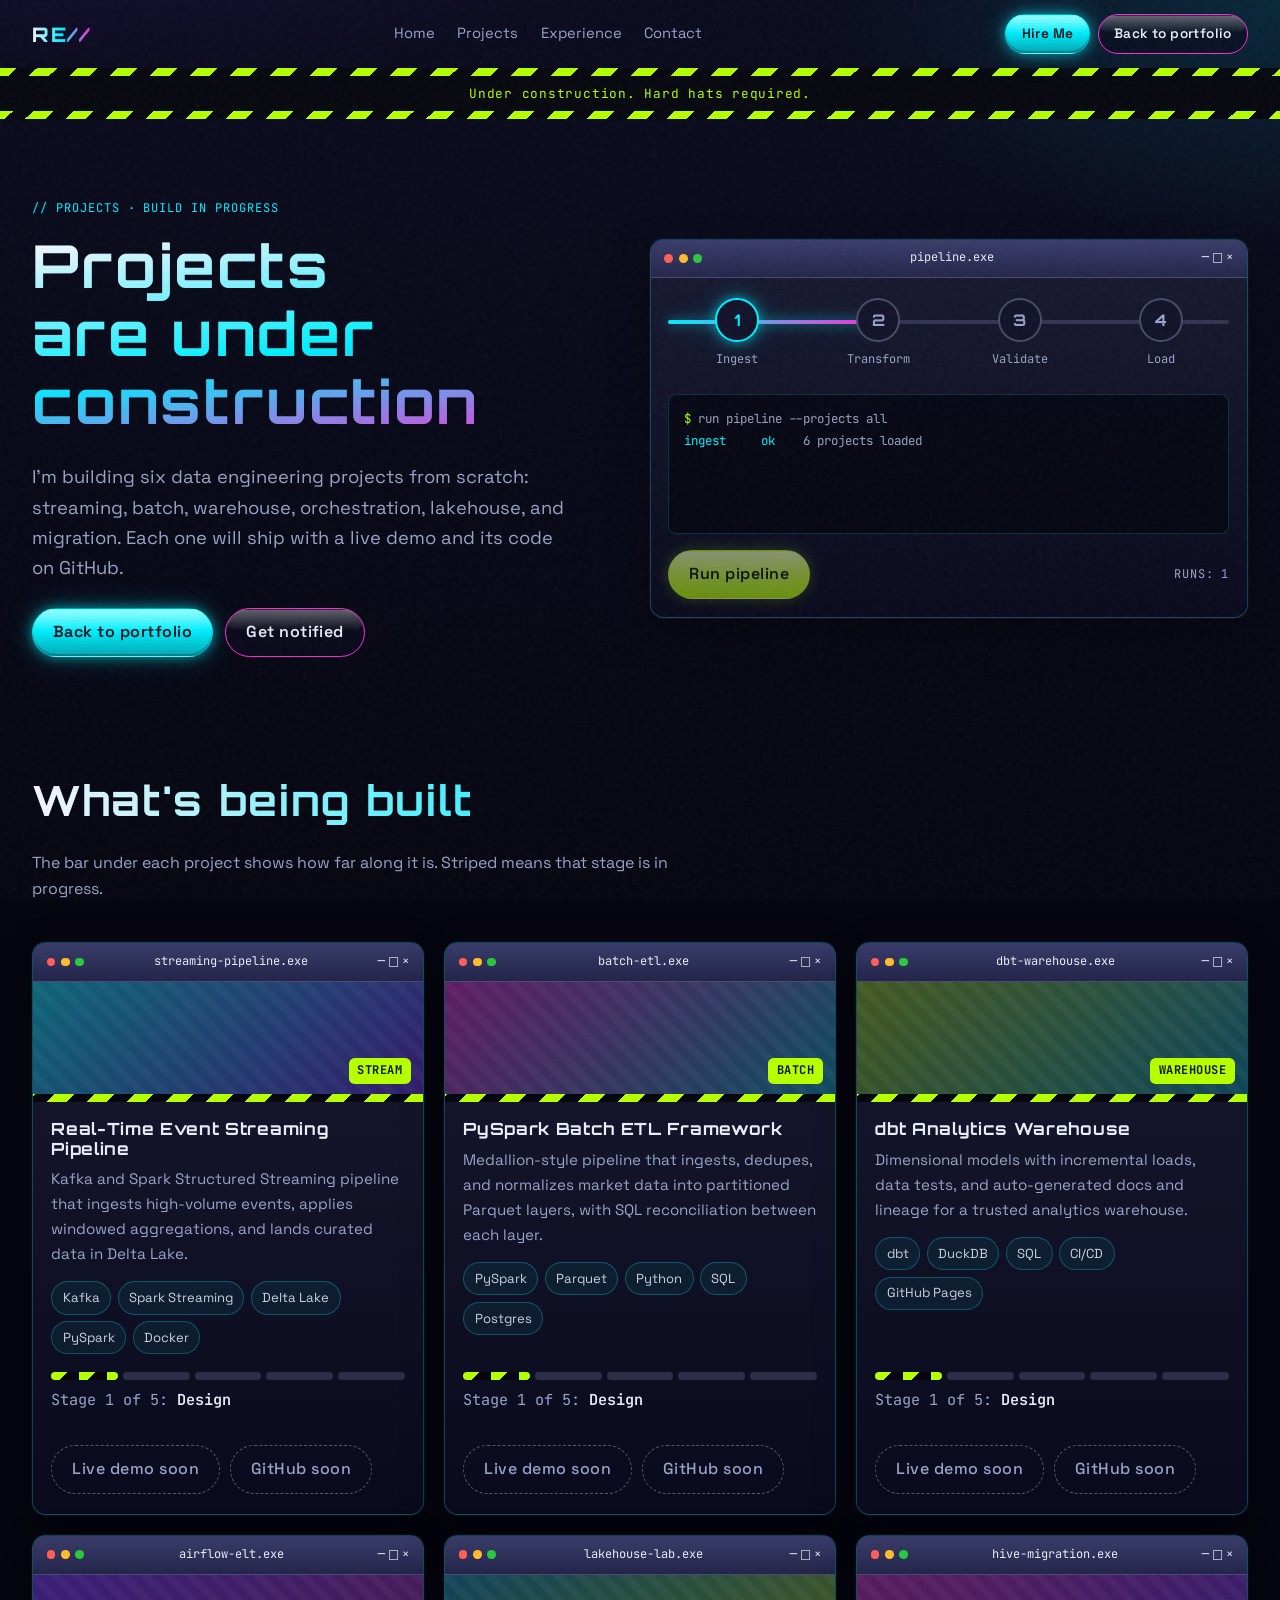
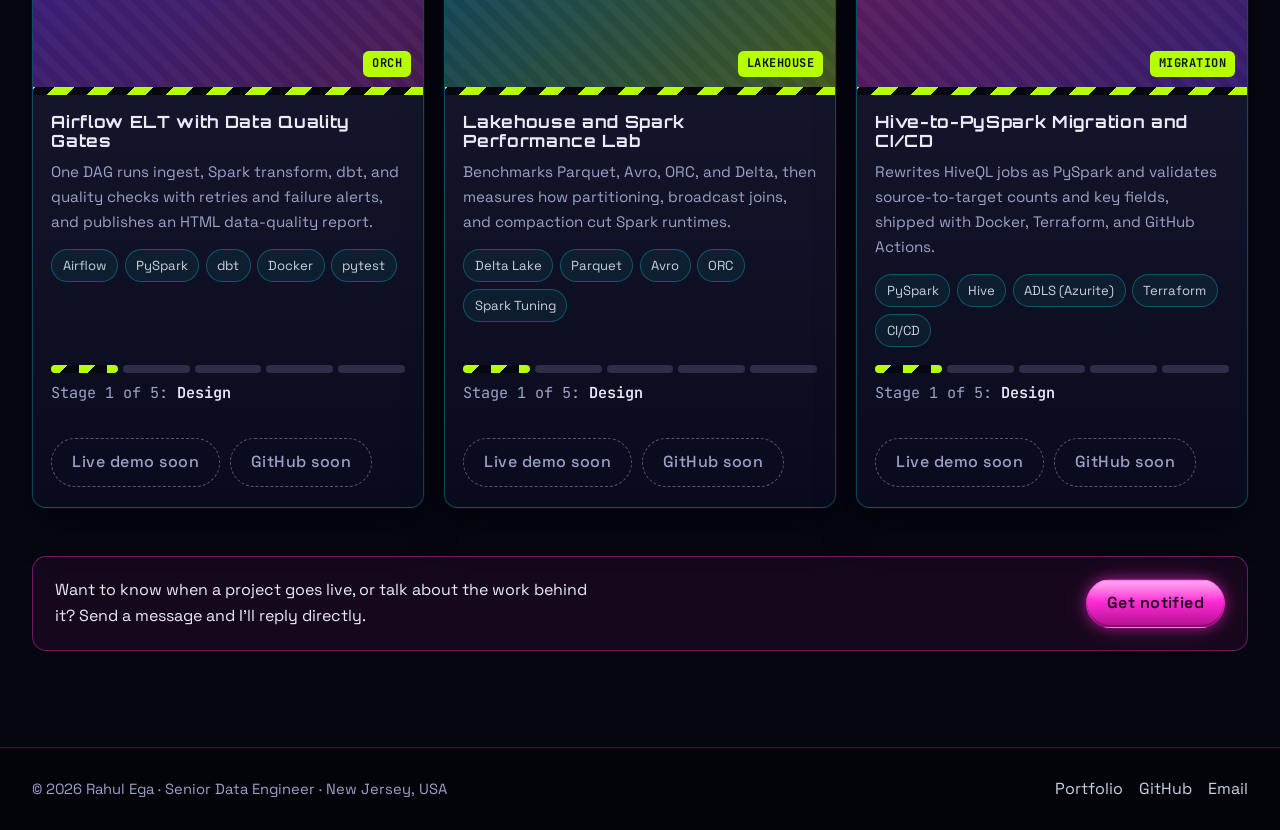
==== under-construction.html @ 8ae8a147 "initial commit of portfolio" ====
<!DOCTYPE html>
<html lang="en">
<head>
  <meta charset="UTF-8" />
  <meta name="viewport" content="width=device-width, initial-scale=1, viewport-fit=cover" />
  <!--
    Place this file next to index.html (same folder as css/ and js/).
    It reuses css/style.css for tokens, buttons, window chrome and chips.
    All page-specific styles are in the <style> block below (classes start with "uc-").
  -->
  <title>Projects under construction | Rahul Ega</title>
  <meta name="description" content="Rahul Ega's data engineering projects are being built. Live demos and GitHub repos are coming soon." />
  <meta name="author" content="Rahul Ega" />
  <meta name="robots" content="noindex, follow" />
  <meta name="theme-color" content="#05060f" />
  <link rel="icon" href="assets/img/favicon.svg" type="image/svg+xml" />

  <link rel="preconnect" href="https://fonts.googleapis.com" />
  <link rel="preconnect" href="https://fonts.gstatic.com" crossorigin />
  <link href="https://fonts.googleapis.com/css2?family=JetBrains+Mono:wght@400;600;700&family=Orbitron:wght@500;700;800&family=Space+Grotesk:wght@400;500;600;700&display=swap" rel="stylesheet" />
  <link rel="stylesheet" href="css/style.css" />

  <style>
    /* ==========================================================================
       Under-construction page — page-specific styles
       ========================================================================== */
    :root {
      --uc-hazard: repeating-linear-gradient(-45deg, var(--lime) 0 14px, #07080f 14px 28px);
    }

    /* ---------- Hazard tape ---------- */
    .uc-tape {
      border-block: 0.5rem solid transparent;
      border-image: var(--uc-hazard) 8;
      background: #07080f;
      text-align: center;
      padding: 0.45rem 1rem;
      color: var(--lime);
      font-family: var(--font-mono);
      font-size: max(0.8rem, 12px);
      letter-spacing: 0.06em;
    }

    /* ---------- Hero ---------- */
    .uc-hero {
      padding: clamp(2.5rem, 7vw, 5rem) 0 clamp(2rem, 5vw, 3.5rem);
    }

    .uc-hero-grid {
      display: grid;
      gap: clamp(1.75rem, 4vw, 3rem);
      align-items: center;
    }

    .uc-kicker {
      color: var(--cyan);
      margin-bottom: 0.75rem;
    }

    .uc-title {
      font-size: clamp(2rem, 6.2vw, 3.7rem);
      margin-bottom: 0.45em;
      background: linear-gradient(172deg, var(--chrome-a) 5%, var(--cyan) 55%, var(--magenta) 100%);
      -webkit-background-clip: text;
      background-clip: text;
      color: transparent;
      text-wrap: balance;
    }

    .uc-lead {
      color: var(--text-dim);
      font-size: clamp(1rem, 2.2vw, 1.15rem);
      max-width: 34rem;
    }

    .uc-cta {
      display: flex;
      flex-wrap: wrap;
      gap: 0.75rem;
      margin-top: 1.5rem;
    }

    /* ---------- Pipeline window (the one interactive moment) ---------- */
    .uc-pipe-body {
      padding: 1.25rem 1.1rem 1.1rem;
    }

    .uc-flow {
      position: relative;
      padding-bottom: 0.25rem;
    }

    .uc-rail {
      position: absolute;
      left: 0;
      right: 0;
      top: 1.375rem; /* centre of the 2.75rem node circles */
      height: 4px;
      border-radius: 4px;
      background: rgba(154, 163, 199, 0.22);
    }

    .uc-rail-fill {
      position: absolute;
      inset: 0 auto 0 0;
      width: 0;
      border-radius: inherit;
      background: linear-gradient(90deg, var(--cyan), var(--magenta));
      box-shadow: var(--glow-cyan);
      transition: width 0.7s linear;
    }

    .uc-packet {
      position: absolute;
      top: -0.5rem;
      left: 0;
      width: 1.1rem;
      height: 1.1rem;
      margin-left: -0.55rem;
      border-radius: 0.3rem;
      background: var(--lime);
      box-shadow: 0 0 14px rgba(182, 255, 0, 0.8);
      opacity: 0;
      transition: left 0.7s linear, opacity 0.2s ease;
    }

    .uc-packet.is-on { opacity: 1; }

    .uc-nodes {
      list-style: none;
      position: relative;
      display: grid;
      grid-template-columns: repeat(4, 1fr);
      gap: 0.25rem;
      margin: 0;
      padding: 0;
    }

    .uc-node {
      display: grid;
      justify-items: center;
      gap: 0.5rem;
      text-align: center;
    }

    .uc-node-dot {
      width: 2.75rem;
      height: 2.75rem;
      border-radius: 50%;
      display: grid;
      place-items: center;
      font-family: var(--font-display);
      font-weight: 700;
      color: var(--text-dim);
      background: var(--bg-2);
      border: 2px solid rgba(154, 163, 199, 0.4);
      transition: border-color 0.3s ease, color 0.3s ease, box-shadow 0.3s ease, background 0.3s ease;
    }

    .uc-node.is-ok .uc-node-dot {
      border-color: var(--cyan);
      color: var(--cyan);
      box-shadow: var(--glow-cyan);
    }

    .uc-node.is-hold .uc-node-dot {
      border-color: var(--lime);
      color: #07080f;
      background: var(--uc-hazard);
      box-shadow: 0 0 16px rgba(182, 255, 0, 0.45);
    }

    .uc-node-label {
      font-size: max(0.75rem, 12px);
      color: var(--text-dim);
    }

    .uc-log {
      margin: 1.25rem 0 0;
      padding: 0.85rem 0.9rem;
      min-height: 8.75rem;
      border-radius: var(--radius-sm);
      background: rgba(5, 6, 15, 0.75);
      border: 1px solid rgba(0, 240, 255, 0.18);
      font-family: var(--font-mono);
      font-size: max(0.78rem, 12px);
      line-height: 1.7;
      color: var(--text-dim);
      overflow-x: auto;
      white-space: pre;
    }

    .uc-log .ok { color: var(--cyan); }
    .uc-log .hold { color: var(--lime); }
    .uc-log .end { color: var(--text); }
    .uc-log .prompt { color: var(--lime); }

    .uc-pipe-foot {
      display: flex;
      flex-wrap: wrap;
      align-items: center;
      justify-content: space-between;
      gap: 0.75rem;
      margin-top: 1rem;
    }

    .uc-pipe-foot .btn[disabled] {
      opacity: 0.55;
      cursor: progress;
      transform: none;
    }

    /* ---------- Project cards ---------- */
    .uc-section {
      padding: clamp(2rem, 6vw, 4rem) 0 var(--section-pad);
    }

    .uc-grid {
      display: grid;
      gap: 1.25rem;
    }

    .uc-card {
      display: flex;
      flex-direction: column;
    }

    .uc-thumb {
      position: relative;
      height: 7.5rem;
    }

    .uc-thumb::after {
      content: "";
      position: absolute;
      inset: auto 0 0 0;
      height: 0.5rem;
      background: var(--uc-hazard);
    }

    .uc-badge {
      position: absolute;
      right: 0.75rem;
      bottom: 1.1rem;
      padding: 0.2rem 0.55rem;
      border-radius: 0.35rem;
      background: var(--lime);
      color: #101800;
      font-family: var(--font-mono);
      font-weight: 700;
      font-size: max(0.75rem, 12px);
      letter-spacing: 0.04em;
    }

    .uc-card-body {
      display: flex;
      flex-direction: column;
      flex: 1;
      padding: 1.1rem 1.15rem 1.25rem;
    }

    .uc-card-body h3 {
      font-size: 1.05rem;
      margin-bottom: 0.5rem;
    }

    .uc-card-body p {
      color: var(--text-dim);
      font-size: 0.95rem;
    }

    .uc-tech {
      display: flex;
      flex-wrap: wrap;
      gap: 0.4rem;
      margin-bottom: 1.1rem;
    }

    /* Build stage: filled = done, striped = in progress, empty = not started */
    .uc-stage {
      margin-top: auto;
      margin-bottom: 1.1rem;
    }

    .uc-steps {
      list-style: none;
      display: grid;
      grid-template-columns: repeat(5, 1fr);
      gap: 0.3rem;
      margin: 0 0 0.45rem;
      padding: 0;
    }

    .uc-steps li {
      height: 0.5rem;
      border-radius: 0.25rem;
      background: rgba(154, 163, 199, 0.22);
    }

    .uc-steps li.is-done {
      background: linear-gradient(90deg, var(--cyan), var(--purple));
    }

    .uc-steps li.is-now {
      background: var(--uc-hazard);
      background-size: 28px 28px;
    }

    .uc-stage-text {
      color: var(--text-dim);
      font-size: max(0.78rem, 12px);
    }

    .uc-stage-text strong {
      color: var(--text);
      font-weight: 600;
    }

    .uc-actions {
      display: flex;
      flex-wrap: wrap;
      gap: 0.6rem;
    }

    .btn.uc-off {
      background: transparent;
      border: 1px dashed rgba(154, 163, 199, 0.5);
      color: var(--text-dim);
      cursor: not-allowed;
      font-weight: 500;
    }

    .btn.uc-off::after { display: none; }

    .btn.uc-off:hover {
      transform: none;
      color: var(--text-dim);
    }

    /* ---------- Closing strip ---------- */
    .uc-closing {
      margin-top: clamp(2rem, 5vw, 3rem);
      padding: 1.25rem 1.35rem;
      border-radius: var(--radius-md);
      border: 1px solid rgba(255, 43, 214, 0.4);
      background: rgba(255, 43, 214, 0.07);
      display: flex;
      flex-wrap: wrap;
      align-items: center;
      justify-content: space-between;
      gap: 1rem;
    }

    .uc-closing p {
      margin: 0;
      max-width: 34rem;
    }

    @media (min-width: 600px) {
      .uc-grid { grid-template-columns: repeat(2, 1fr); }
    }

    @media (min-width: 900px) {
      .uc-hero-grid { grid-template-columns: 1fr 1.05fr; }
    }

    @media (min-width: 1024px) {
      .uc-grid { grid-template-columns: repeat(3, 1fr); }
    }

    @media (prefers-reduced-motion: reduce) {
      .uc-rail-fill,
      .uc-packet { transition: none; }
    }
  </style>
</head>
<body>
  <a class="skip-link" href="#main">Skip to content</a>

  <div class="fx-scanlines" aria-hidden="true"></div>
  <div class="fx-noise" aria-hidden="true"></div>

  <header class="site-header" id="siteHeader">
    <nav class="navbar" aria-label="Primary">
      <a class="logo glitch-text" href="index.html" data-text="RE//">RE//</a>

      <ul class="nav-links">
        <li><a href="index.html">Home</a></li>
        <li><a href="index.html#projects">Projects</a></li>
        <li><a href="index.html#experience">Experience</a></li>
        <li><a href="index.html#contact">Contact</a></li>
      </ul>

      <div class="nav-actions">
        <a class="btn btn-pill btn-cyan" href="index.html#contact">Hire Me</a>
        <a class="btn btn-pill btn-outline" href="index.html">Back to portfolio</a>
      </div>
    </nav>
  </header>

  <main id="main">
    <div class="uc-tape" role="note">Under construction. Hard hats required.</div>

    <section class="uc-hero" aria-labelledby="uc-title">
      <div class="container uc-hero-grid">
        <div class="uc-copy">
          <p class="mono micro uc-kicker">// projects · build in progress</p>
          <h1 class="uc-title" id="uc-title">Projects are under construction</h1>
          <p class="uc-lead">
            I'm building six data engineering projects from scratch: streaming, batch, warehouse,
            orchestration, lakehouse, and migration. Each one will ship with a live demo and its code on GitHub.
          </p>
          <div class="uc-cta">
            <a class="btn btn-pill btn-cyan" href="index.html">Back to portfolio</a>
            <a class="btn btn-pill btn-outline" href="index.html#contact">Get notified</a>
          </div>
        </div>

        <div class="os-window uc-pipe">
          <div class="os-titlebar">
            <span class="os-dots" aria-hidden="true"><i></i><i></i><i></i></span>
            <span class="mono">pipeline.exe</span>
            <span class="os-controls" aria-hidden="true">─ □ ×</span>
          </div>
          <div class="uc-pipe-body">
            <div class="uc-flow">
              <div class="uc-rail" aria-hidden="true">
                <div class="uc-rail-fill" id="ucFill"></div>
                <div class="uc-packet" id="ucPacket"></div>
              </div>
              <ol class="uc-nodes" id="ucNodes" aria-label="Pipeline stages">
                <li class="uc-node"><span class="uc-node-dot">1</span><span class="uc-node-label mono">Ingest</span></li>
                <li class="uc-node"><span class="uc-node-dot">2</span><span class="uc-node-label mono">Transform</span></li>
                <li class="uc-node"><span class="uc-node-dot">3</span><span class="uc-node-label mono">Validate</span></li>
                <li class="uc-node"><span class="uc-node-dot">4</span><span class="uc-node-label mono">Load</span></li>
              </ol>
            </div>

            <div class="uc-log" id="ucLog" role="log" aria-live="polite" aria-label="Pipeline output"><span class="prompt">$</span> press run to start the pipeline</div>

            <div class="uc-pipe-foot">
              <button type="button" class="btn btn-pill btn-lime" id="ucRun">Run pipeline</button>
              <span class="mono micro" id="ucRuns">runs: 0</span>
            </div>
          </div>
        </div>
      </div>
    </section>

    <section class="uc-section" aria-labelledby="uc-coming">
      <div class="container">
        <header class="section-head">
          <h2 id="uc-coming">What's being built</h2>
          <p class="section-sub">The bar under each project shows how far along it is. Striped means that stage is in progress.</p>
        </header>

        <div class="uc-grid" id="ucGrid"></div>

        <div class="uc-closing">
          <p>Want to know when a project goes live, or talk about the work behind it? Send a message and I'll reply directly.</p>
          <a class="btn btn-pill btn-magenta" href="index.html#contact">Get notified</a>
        </div>
      </div>
    </section>
  </main>

  <footer class="site-footer">
    <div class="container footer-grid">
      <p>© 2026 Rahul Ega · Senior Data Engineer · New Jersey, USA</p>
      <div class="footer-social">
        <a href="index.html">Portfolio</a>
        <a href="https://github.com/Rahul9121" target="_blank" rel="noopener noreferrer">GitHub</a>
        <a href="mailto:rahulega695@gmail.com">Email</a>
      </div>
    </div>
  </footer>

  <script>
    (function () {
      "use strict";

      /* ======================================================================
       * EDIT ME: project status
       * stage: how many of the 5 build stages are started. 1 = Design in progress,
       * 2 = Design done and Scaffold in progress, ... 5 = Ship in progress.
       * Keep this honest: update it as each project moves forward.
       * ==================================================================== */
      var STAGE_NAMES = ["Design", "Scaffold", "Build", "Test", "Ship"];

      var PROJECTS = [
        {
          id: "streaming-pipeline",
          title: "Real-Time Event Streaming Pipeline",
          description: "Kafka and Spark Structured Streaming pipeline that ingests high-volume events, applies windowed aggregations, and lands curated data in Delta Lake.",
          tech: ["Kafka", "Spark Streaming", "Delta Lake", "PySpark", "Docker"],
          badge: "STREAM",
          stage: 1,
          gradient: "linear-gradient(135deg, rgba(0,240,255,.35), rgba(122,44,255,.3))"
        },
        {
          id: "batch-etl",
          title: "PySpark Batch ETL Framework",
          description: "Medallion-style pipeline that ingests, dedupes, and normalizes market data into partitioned Parquet layers, with SQL reconciliation between each layer.",
          tech: ["PySpark", "Parquet", "Python", "SQL", "Postgres"],
          badge: "BATCH",
          stage: 1,
          gradient: "linear-gradient(135deg, rgba(255,43,214,.3), rgba(0,240,255,.25))"
        },
        {
          id: "dbt-warehouse",
          title: "dbt Analytics Warehouse",
          description: "Dimensional models with incremental loads, data tests, and auto-generated docs and lineage for a trusted analytics warehouse.",
          tech: ["dbt", "DuckDB", "SQL", "CI/CD", "GitHub Pages"],
          badge: "WAREHOUSE",
          stage: 1,
          gradient: "linear-gradient(135deg, rgba(182,255,0,.28), rgba(0,240,255,.22))"
        },
        {
          id: "airflow-elt",
          title: "Airflow ELT with Data Quality Gates",
          description: "One DAG runs ingest, Spark transform, dbt, and quality checks with retries and failure alerts, and publishes an HTML data-quality report.",
          tech: ["Airflow", "PySpark", "dbt", "Docker", "pytest"],
          badge: "ORCH",
          stage: 1,
          gradient: "linear-gradient(135deg, rgba(122,44,255,.35), rgba(255,43,214,.22))"
        },
        {
          id: "lakehouse-lab",
          title: "Lakehouse and Spark Performance Lab",
          description: "Benchmarks Parquet, Avro, ORC, and Delta, then measures how partitioning, broadcast joins, and compaction cut Spark runtimes.",
          tech: ["Delta Lake", "Parquet", "Avro", "ORC", "Spark Tuning"],
          badge: "LAKEHOUSE",
          stage: 1,
          gradient: "linear-gradient(135deg, rgba(0,240,255,.2), rgba(182,255,0,.28))"
        },
        {
          id: "hive-migration",
          title: "Hive-to-PySpark Migration and CI/CD",
          description: "Rewrites HiveQL jobs as PySpark and validates source-to-target counts and key fields, shipped with Docker, Terraform, and GitHub Actions.",
          tech: ["PySpark", "Hive", "ADLS (Azurite)", "Terraform", "CI/CD"],
          badge: "MIGRATION",
          stage: 1,
          gradient: "linear-gradient(135deg, rgba(255,43,214,.28), rgba(122,44,255,.3))"
        }
      ];

      function esc(s) {
        return String(s)
          .replace(/&/g, "&amp;")
          .replace(/</g, "&lt;")
          .replace(/>/g, "&gt;")
          .replace(/"/g, "&quot;");
      }

      /* ---------- Cards ---------- */
      var grid = document.getElementById("ucGrid");
      if (grid) {
        grid.innerHTML = PROJECTS.map(function (p) {
          var tech = p.tech.map(function (t) {
            return '<span class="skill-chip">' + esc(t) + "</span>";
          }).join("");

          var steps = STAGE_NAMES.map(function (name, i) {
            var cls = i < p.stage - 1 ? "is-done" : i === p.stage - 1 ? "is-now" : "";
            return '<li class="' + cls + '" title="' + esc(name) + '"></li>';
          }).join("");

          var stageName = STAGE_NAMES[Math.min(Math.max(p.stage, 1), STAGE_NAMES.length) - 1];

          return (
            '<article class="uc-card os-window">' +
              '<div class="os-titlebar">' +
                '<span class="os-dots" aria-hidden="true"><i></i><i></i><i></i></span>' +
                '<span class="mono">' + esc(p.id) + ".exe</span>" +
                '<span class="os-controls" aria-hidden="true">─ □ ×</span>' +
              "</div>" +
              '<div class="uc-thumb" style="background:' + p.gradient +
                ", repeating-linear-gradient(45deg, rgba(255,255,255,.04) 0 8px, transparent 8px 16px);\">" +
                '<span class="uc-badge">' + esc(p.badge) + "</span>" +
              "</div>" +
              '<div class="uc-card-body">' +
                "<h3>" + esc(p.title) + "</h3>" +
                "<p>" + esc(p.description) + "</p>" +
                '<div class="uc-tech">' + tech + "</div>" +
                '<div class="uc-stage">' +
                  '<ol class="uc-steps" aria-hidden="true">' + steps + "</ol>" +
                  '<p class="uc-stage-text mono">Stage ' + p.stage + " of " + STAGE_NAMES.length +
                    ": <strong>" + esc(stageName) + "</strong></p>" +
                "</div>" +
                '<div class="uc-actions">' +
                  '<span class="btn btn-pill uc-off" role="link" aria-disabled="true">Live demo soon</span>' +
                  '<span class="btn btn-pill uc-off" role="link" aria-disabled="true">GitHub soon</span>' +
                "</div>" +
              "</div>" +
            "</article>"
          );
        }).join("");
      }

      /* ---------- Header shadow on scroll ---------- */
      var header = document.getElementById("siteHeader");
      if (header) {
        var onScroll = function () {
          header.classList.toggle("is-scrolled", (window.scrollY || 0) > 12);
        };
        window.addEventListener("scroll", onScroll, { passive: true });
        onScroll();
      }

      /* ---------- Pipeline toy ---------- */
      var runBtn = document.getElementById("ucRun");
      var runsEl = document.getElementById("ucRuns");
      var logEl = document.getElementById("ucLog");
      var packet = document.getElementById("ucPacket");
      var fill = document.getElementById("ucFill");
      var nodes = Array.prototype.slice.call(document.querySelectorAll("#ucNodes .uc-node"));
      if (!runBtn || !logEl || !packet || !fill || nodes.length !== 4) return;

      var reduce = window.matchMedia("(prefers-reduced-motion: reduce)").matches;
      var STOPS = [12.5, 37.5, 62.5, 87.5]; // node centres as % of the rail
      var runs = 0;
      var running = false;

      var STEPS = [
        { name: "ingest   ", state: "ok",   text: "6 projects loaded" },
        { name: "transform", state: "ok",   text: "code in progress" },
        { name: "validate ", state: "ok",   text: "tests being written" },
        { name: "load     ", state: "hold", text: "demos not live yet" }
      ];

      function wait(ms) {
        return new Promise(function (resolve) {
          window.setTimeout(resolve, reduce ? 0 : ms);
        });
      }

      function addLine(html) {
        logEl.insertAdjacentHTML("beforeend", "\n" + html);
        logEl.scrollTop = logEl.scrollHeight;
      }

      function endMessage(n) {
        if (n === 1) return "done: 3 ok, 1 on hold. Check back soon.";
        if (n === 2) return "run 2: same result. The builds are still going.";
        return "run " + n + ": still building. Message me and I'll tell you when it ships.";
      }

      function reset() {
        nodes.forEach(function (n) { n.classList.remove("is-ok", "is-hold"); });
        packet.classList.remove("is-on");
        packet.style.transition = "none";
        fill.style.transition = "none";
        packet.style.left = "0%";
        fill.style.width = "0%";
        // force reflow so the reset applies before the next transition
        void packet.offsetWidth;
        packet.style.transition = "";
        fill.style.transition = "";
        logEl.innerHTML = '<span class="prompt">$</span> run pipeline --projects all';
      }

      async function run() {
        if (running) return;
        running = true;
        runs += 1;
        runsEl.textContent = "runs: " + runs;
        runBtn.disabled = true;
        reset();
        await wait(150);
        packet.classList.add("is-on");

        for (var i = 0; i < STEPS.length; i += 1) {
          packet.style.left = STOPS[i] + "%";
          fill.style.width = STOPS[i] + "%";
          await wait(750);
          var s = STEPS[i];
          nodes[i].classList.add(s.state === "ok" ? "is-ok" : "is-hold");
          addLine('<span class="' + s.state + '">' + esc(s.name) + "  " + s.state.padEnd(4, " ") + "</span>  " + esc(s.text));
          await wait(180);
        }

        addLine('<span class="end">' + esc(endMessage(runs)) + "</span>");
        runBtn.disabled = false;
        running = false;
      }

      runBtn.addEventListener("click", run);

      // One automatic run so visitors see what the button does.
      window.setTimeout(run, reduce ? 0 : 900);
    })();
  </script>
</body>
</html>
---- css/style.css ----
/* ==========================================================================
   Rahul Ega Portfolio — Y2K + Cybercore
   Mobile-first. Edit CSS variables below to retheme quickly.
   ========================================================================== */

:root {
  /* Colors */
  --bg-0: #05060f;
  --bg-1: #0a0b1e;
  --bg-2: #12132a;
  --bg-3: #1a1b33;
  --cyan: #00f0ff;
  --magenta: #ff2bd6;
  --lime: #b6ff00;
  --purple: #7a2cff;
  --silver: #c8d0e0;
  --chrome-a: #f5f7ff;
  --chrome-b: #9aa3b5;
  --chrome-c: #e8ecf8;
  --text: #e8ecf8;
  --text-dim: #9aa3c7;
  --ok: #b6ff00;
  --danger: #ff4d6d;
  --border: rgba(0, 240, 255, 0.28);
  --glow-cyan: 0 0 12px rgba(0, 240, 255, 0.55), 0 0 28px rgba(0, 240, 255, 0.25);
  --glow-magenta: 0 0 12px rgba(255, 43, 214, 0.5), 0 0 28px rgba(255, 43, 214, 0.22);

  /* Fonts */
  --font-display: "Orbitron", system-ui, sans-serif;
  --font-body: "Space Grotesk", system-ui, sans-serif;
  --font-mono: "JetBrains Mono", ui-monospace, monospace;

  /* Space */
  --space-1: 0.25rem;
  --space-2: 0.5rem;
  --space-3: 0.75rem;
  --space-4: 1rem;
  --space-5: 1.5rem;
  --space-6: 2rem;
  --space-7: 3rem;
  --space-8: 4.5rem;
  --radius-sm: 0.5rem;
  --radius-md: 0.9rem;
  --radius-pill: 999px;
  --container: 72rem;
  --header-h: 4.25rem;
  --safe-t: env(safe-area-inset-top, 0px);
  --safe-b: env(safe-area-inset-bottom, 0px);
  --safe-l: env(safe-area-inset-left, 0px);
  --safe-r: env(safe-area-inset-right, 0px);

  --section-pad: clamp(3rem, 8vw, 6rem);
  --ease: cubic-bezier(0.22, 1, 0.36, 1);
}

/* ---------- Reset / base ---------- */
*,
*::before,
*::after {
  box-sizing: border-box;
}

html {
  scroll-behavior: smooth;
  -webkit-text-size-adjust: 100%;
}

body {
  margin: 0;
  min-height: 100vh;
  min-height: 100dvh;
  font-family: var(--font-body);
  font-size: 1rem;
  line-height: 1.65;
  color: var(--text);
  background:
    radial-gradient(1200px 600px at 10% -10%, rgba(122, 44, 255, 0.18), transparent 55%),
    radial-gradient(900px 500px at 100% 0%, rgba(0, 240, 255, 0.12), transparent 50%),
    linear-gradient(180deg, var(--bg-1), var(--bg-0) 40%, var(--bg-0));
  overflow-x: hidden;
  padding-left: var(--safe-l);
  padding-right: var(--safe-r);
}

img,
svg,
video {
  max-width: 100%;
  height: auto;
  display: block;
}

a {
  color: var(--cyan);
  text-decoration-thickness: 1px;
  text-underline-offset: 0.18em;
}

a:hover {
  color: var(--lime);
}

:focus-visible {
  outline: 2px solid var(--cyan);
  outline-offset: 3px;
}

h1, h2, h3, h4 {
  font-family: var(--font-display);
  line-height: 1.15;
  letter-spacing: 0.04em;
  margin: 0 0 0.6em;
}

p { margin: 0 0 1em; }

ul { margin: 0; padding: 0; list-style: none; }

button,
input,
textarea {
  font: inherit;
  color: inherit;
}

code {
  font-family: var(--font-mono);
  font-size: 0.9em;
  color: var(--lime);
}

.mono { font-family: var(--font-mono); }
.micro {
  font-size: max(0.75rem, 12px);
  letter-spacing: 0.08em;
  text-transform: uppercase;
  color: var(--text-dim);
}

.container {
  width: min(100% - 1.5rem, var(--container));
  margin-inline: auto;
}

.section {
  padding: var(--section-pad) 0;
  position: relative;
}

.section-head {
  margin-bottom: clamp(1.5rem, 4vw, 2.5rem);
}

.section-kicker {
  margin-bottom: 0.4rem;
  color: var(--cyan);
}

.section-head h2 {
  font-size: clamp(1.6rem, 4.5vw, 2.6rem);
  background: linear-gradient(90deg, var(--chrome-a), var(--cyan), var(--magenta));
  -webkit-background-clip: text;
  background-clip: text;
  color: transparent;
}

.section-sub {
  color: var(--text-dim);
  max-width: 40rem;
}

/* Skip link */
.skip-link {
  position: absolute;
  left: 1rem;
  top: -100px;
  z-index: 10000;
  background: var(--cyan);
  color: #000;
  padding: 0.6rem 1rem;
  border-radius: var(--radius-sm);
  font-weight: 700;
}
.skip-link:focus {
  top: calc(0.75rem + var(--safe-t));
}

/* FX overlays */
.fx-scanlines,
.fx-noise {
  pointer-events: none;
  position: fixed;
  inset: 0;
  z-index: 9000;
}

.fx-scanlines {
  background: repeating-linear-gradient(
    to bottom,
    transparent 0,
    transparent 2px,
    rgba(0, 0, 0, 0.12) 3px
  );
  opacity: 0.25;
  mix-blend-mode: multiply;
}

.fx-noise {
  opacity: 0.04;
  background-image: url("data:image/svg+xml,%3Csvg viewBox='0 0 200 200' xmlns='http://www.w3.org/2000/svg'%3E%3Cfilter id='n'%3E%3CfeTurbulence type='fractalNoise' baseFrequency='0.9' numOctaves='3' stitchTiles='stitch'/%3E%3C/filter%3E%3Crect width='100%25' height='100%25' filter='url(%23n)'/%3E%3C/svg%3E");
}

.scroll-progress {
  position: fixed;
  top: 0;
  left: 0;
  height: 3px;
  width: 0%;
  z-index: 10001;
  background: linear-gradient(90deg, var(--cyan), var(--purple), var(--magenta));
  box-shadow: var(--glow-cyan);
  transition: width 80ms linear;
}

/* Cursor trail (desktop only via JS + media) */
.cursor-trail {
  position: fixed;
  width: 14px;
  height: 14px;
  border-radius: 50%;
  pointer-events: none;
  z-index: 9998;
  background: radial-gradient(circle, var(--cyan), transparent 70%);
  box-shadow: var(--glow-cyan);
  opacity: 0;
  transform: translate(-50%, -50%);
  mix-blend-mode: screen;
}

/* ---------- Buttons ---------- */
.btn {
  display: inline-flex;
  align-items: center;
  justify-content: center;
  gap: 0.45rem;
  min-height: 44px;
  padding: 0.65rem 1.25rem;
  border-radius: var(--radius-pill);
  border: 1px solid transparent;
  font-weight: 600;
  letter-spacing: 0.03em;
  text-decoration: none;
  cursor: pointer;
  transition: transform 0.25s var(--ease), box-shadow 0.25s var(--ease), background 0.25s ease;
}

.btn-pill {
  position: relative;
  overflow: hidden;
}

.btn-pill::after {
  content: "";
  position: absolute;
  inset: 1px 1px auto 1px;
  height: 45%;
  border-radius: inherit;
  background: linear-gradient(180deg, rgba(255, 255, 255, 0.35), transparent);
  pointer-events: none;
}

.btn-cyan {
  background: linear-gradient(180deg, #5cffff, var(--cyan) 45%, #00a8b5);
  color: #021018;
  box-shadow: var(--glow-cyan), inset 0 -2px 0 rgba(0, 0, 0, 0.25);
}

.btn-magenta {
  background: linear-gradient(180deg, #ff7ae8, var(--magenta) 45%, #b01090);
  color: #1a0014;
  box-shadow: var(--glow-magenta), inset 0 -2px 0 rgba(0, 0, 0, 0.25);
}

.btn-lime {
  background: linear-gradient(180deg, #e8ff8a, var(--lime));
  color: #101800;
  box-shadow: 0 0 16px rgba(182, 255, 0, 0.35);
}

.btn-outline {
  background: rgba(10, 11, 30, 0.65);
  border-color: var(--magenta);
  color: var(--text);
  box-shadow: inset 0 1px 0 rgba(255, 255, 255, 0.12);
}

.btn-block { width: 100%; }

@media (hover: hover) and (pointer: fine) {
  .btn:hover {
    transform: translateY(-2px) scale(1.02);
  }
}

/* ---------- Navbar ---------- */
.site-header {
  position: sticky;
  top: 0;
  z-index: 1000;
  height: var(--header-h);
  padding-top: var(--safe-t);
  border-bottom: 1px solid transparent;
  transition: background 0.3s ease, backdrop-filter 0.3s ease, border-color 0.3s ease, height 0.3s ease;
}

.site-header.is-scrolled {
  background: rgba(5, 6, 15, 0.72);
  backdrop-filter: blur(14px) saturate(140%);
  -webkit-backdrop-filter: blur(14px) saturate(140%);
  border-bottom-color: rgba(0, 240, 255, 0.35);
  box-shadow: 0 8px 30px rgba(0, 0, 0, 0.35);
}

.navbar {
  width: min(100% - 1rem, var(--container));
  margin-inline: auto;
  height: var(--header-h);
  display: flex;
  align-items: center;
  justify-content: space-between;
  gap: 0.75rem;
}

.logo {
  font-family: var(--font-display);
  font-weight: 800;
  font-size: 1.25rem;
  text-decoration: none;
  background: linear-gradient(90deg, var(--chrome-a), var(--cyan), var(--magenta));
  -webkit-background-clip: text;
  background-clip: text;
  color: transparent;
  letter-spacing: 0.08em;
}

.nav-links {
  display: none;
  gap: 0.15rem 1rem;
}

.nav-links a {
  color: var(--text-dim);
  text-decoration: none;
  font-size: 0.92rem;
  padding: 0.4rem 0.2rem;
  position: relative;
}

.nav-links a.is-active,
.nav-links a:hover {
  color: var(--cyan);
}

.nav-links a.is-active::after {
  content: "";
  position: absolute;
  left: 0;
  right: 0;
  bottom: 0;
  height: 2px;
  background: var(--cyan);
  box-shadow: var(--glow-cyan);
}

.nav-actions {
  display: flex;
  align-items: center;
  gap: 0.5rem;
}

.nav-actions .btn {
  display: none;
  padding: 0.5rem 0.95rem;
  min-height: 40px;
  font-size: 0.85rem;
}

.nav-toggle {
  width: 44px;
  height: 44px;
  border: 1px solid var(--border);
  border-radius: 0.65rem;
  background: rgba(10, 11, 30, 0.8);
  display: inline-flex;
  flex-direction: column;
  align-items: center;
  justify-content: center;
  gap: 5px;
  cursor: pointer;
}

.nav-toggle span {
  display: block;
  width: 18px;
  height: 2px;
  background: var(--cyan);
  transition: transform 0.3s var(--ease), opacity 0.3s;
}

.nav-toggle.is-open span:nth-child(1) { transform: translateY(7px) rotate(45deg); }
.nav-toggle.is-open span:nth-child(2) { opacity: 0; }
.nav-toggle.is-open span:nth-child(3) { transform: translateY(-7px) rotate(-45deg); }

.mobile-menu {
  position: fixed;
  inset: 0;
  z-index: 999;
  background:
    radial-gradient(circle at 20% 20%, rgba(0, 240, 255, 0.12), transparent 40%),
    radial-gradient(circle at 80% 80%, rgba(255, 43, 214, 0.12), transparent 40%),
    rgba(5, 6, 15, 0.96);
  padding: calc(var(--header-h) + 1.5rem + var(--safe-t)) 1.5rem 2rem;
  overflow-y: auto;
}

.mobile-menu[hidden] { display: none !important; }

.mobile-menu-inner {
  display: flex;
  flex-direction: column;
  gap: 0.35rem;
  max-width: 24rem;
  margin: 0 auto;
}

.mobile-menu a {
  font-family: var(--font-display);
  font-size: clamp(1.25rem, 5vw, 1.75rem);
  color: var(--text);
  text-decoration: none;
  padding: 0.75rem 0.25rem;
  border-bottom: 1px solid rgba(0, 240, 255, 0.12);
  min-height: 44px;
}

.mobile-menu .btn {
  margin-top: 1rem;
  text-align: center;
}

body.menu-open {
  overflow: hidden;
}

/* ---------- Hero ---------- */
.hero {
  padding-top: clamp(1.5rem, 4vw, 3rem);
  padding-bottom: clamp(3rem, 8vw, 5rem);
  min-height: calc(100vh - var(--header-h));
  min-height: calc(100dvh - var(--header-h));
  display: flex;
  flex-direction: column;
  justify-content: center;
  overflow: clip;
}

.hero-bg {
  position: absolute;
  inset: 0;
  z-index: 0;
  overflow: hidden;
  pointer-events: none;
}

.perspective-grid {
  position: absolute;
  left: -10%;
  right: -10%;
  bottom: -20%;
  height: 55%;
  background-image:
    linear-gradient(rgba(0, 240, 255, 0.15) 1px, transparent 1px),
    linear-gradient(90deg, rgba(0, 240, 255, 0.15) 1px, transparent 1px);
  background-size: 48px 48px;
  transform: perspective(500px) rotateX(60deg);
  mask-image: linear-gradient(to top, rgba(0, 0, 0, 0.7), transparent 85%);
  animation: gridPulse 8s ease-in-out infinite alternate;
}

@keyframes gridPulse {
  from { opacity: 0.35; }
  to { opacity: 0.7; }
}

.bubbles span {
  position: absolute;
  border-radius: 50%;
  border: 1px solid rgba(255, 255, 255, 0.2);
  background: radial-gradient(circle at 30% 30%, rgba(255, 255, 255, 0.35), rgba(0, 240, 255, 0.08) 40%, transparent 70%);
  animation: floatY 9s ease-in-out infinite;
}

@keyframes floatY {
  0%, 100% { transform: translateY(0); }
  50% { transform: translateY(-18px); }
}

.hero-grid,
.stat-badges,
.scroll-indicator {
  position: relative;
  z-index: 1;
}

.hero-grid {
  display: grid;
  gap: 2rem;
  align-items: center;
  justify-items: stretch;
}

.hero-copy { order: 2; }

/* Mobile: force photo block + frame dead-center */
.hero-visual {
  order: 1;
  width: 100%;
  display: flex;
  justify-content: center;
  align-items: center;
  justify-self: center;
  margin-inline: auto;
  padding: 0.75rem 0.5rem 1rem; /* room for floating orbs */
}

.status-chip {
  display: inline-flex;
  align-items: center;
  gap: 0.45rem;
  padding: 0.35rem 0.75rem;
  border-radius: var(--radius-pill);
  border: 1px solid rgba(182, 255, 0, 0.45);
  background: rgba(182, 255, 0, 0.08);
  color: var(--lime);
  font-family: var(--font-mono);
  font-size: max(0.72rem, 12px);
  letter-spacing: 0.06em;
  margin-bottom: 1rem;
}

.pulse-dot {
  width: 0.55rem;
  height: 0.55rem;
  border-radius: 50%;
  background: var(--lime);
  box-shadow: 0 0 10px var(--lime);
  animation: pulse 1.6s ease-in-out infinite;
}

@keyframes pulse {
  0%, 100% { opacity: 1; transform: scale(1); }
  50% { opacity: 0.45; transform: scale(0.85); }
}

.hero-name {
  font-size: clamp(2.2rem, 9vw, 5rem);
  font-weight: 800;
  margin-bottom: 0.35rem;
  background: linear-gradient(105deg, #fff 10%, var(--cyan) 35%, #d0d7ff 50%, var(--magenta) 75%, #fff 90%);
  background-size: 200% auto;
  -webkit-background-clip: text;
  background-clip: text;
  color: transparent;
  animation: chromeShift 6s linear infinite;
  text-shadow: none;
  filter: drop-shadow(0 0 18px rgba(0, 240, 255, 0.25));
}

@keyframes chromeShift {
  to { background-position: 200% center; }
}

/* Glitch */
.glitch-text {
  position: relative;
}

@media (hover: hover) and (pointer: fine) {
  .glitch-text:hover::before,
  .glitch-text:hover::after,
  .hero-name:hover::before,
  .hero-name:hover::after {
    content: attr(data-text);
    position: absolute;
    inset: 0;
    background: inherit;
    -webkit-background-clip: text;
    background-clip: text;
    color: transparent;
    pointer-events: none;
  }
  .glitch-text:hover::before {
    transform: translate(2px, -1px);
    text-shadow: -2px 0 var(--magenta);
    opacity: 0.8;
    clip-path: inset(0 0 55% 0);
  }
  .glitch-text:hover::after {
    transform: translate(-2px, 1px);
    text-shadow: 2px 0 var(--cyan);
    opacity: 0.8;
    clip-path: inset(45% 0 0 0);
  }
}

.hero-role {
  min-height: 1.8em;
  color: var(--cyan);
  font-size: clamp(0.95rem, 2.5vw, 1.15rem);
  margin-bottom: 0.75rem;
}

.caret {
  animation: blink 1s step-end infinite;
  color: var(--magenta);
}

@keyframes blink {
  50% { opacity: 0; }
}

/* Keep H2 for SEO but visually integrate */
.visually-integrated-role {
  position: absolute;
  width: 1px;
  height: 1px;
  padding: 0;
  margin: -1px;
  overflow: hidden;
  clip: rect(0, 0, 0, 0);
  white-space: nowrap;
  border: 0;
}

.hero-intro {
  color: var(--text-dim);
  max-width: 34rem;
  font-size: clamp(1rem, 2.2vw, 1.1rem);
}

.hero-meta {
  display: flex;
  flex-wrap: wrap;
  gap: 0.75rem 1rem;
  align-items: center;
  margin-bottom: 1.25rem;
}

.location-chip {
  display: inline-flex;
  align-items: center;
  gap: 0.35rem;
  padding: 0.35rem 0.75rem;
  border-radius: var(--radius-pill);
  border: 1px solid var(--border);
  background: rgba(0, 240, 255, 0.06);
  font-size: 0.92rem;
}

.hero-ctas {
  display: flex;
  flex-wrap: wrap;
  gap: 0.75rem;
}

/* Photo frame */
.photo-frame {
  position: relative;
  width: min(78vw, 18.5rem);
  max-width: 22rem;
  margin-inline: auto;
  aspect-ratio: 4 / 5;
  border-radius: 1.25rem;
  padding: 0.35rem;
  background: linear-gradient(135deg, var(--cyan), var(--purple), var(--magenta), var(--lime), var(--cyan));
  background-size: 300% 300%;
  animation: holo 8s ease infinite;
  box-shadow: var(--glow-cyan), 0 20px 50px rgba(0, 0, 0, 0.45);
  flex-shrink: 0;
}

@keyframes holo {
  0%, 100% { background-position: 0% 50%; }
  50% { background-position: 100% 50%; }
}

.photo-frame picture {
  display: block;
  width: 100%;
  height: 100%;
  border-radius: 1rem;
  overflow: hidden;
}

.photo-frame img {
  width: 100%;
  height: 100%;
  object-fit: cover;
  object-position: center top;
  border-radius: 1rem;
  background: var(--bg-2);
}

.hud-bracket {
  position: absolute;
  width: 1.25rem;
  height: 1.25rem;
  border: 2px solid var(--cyan);
  z-index: 3;
  pointer-events: none;
}
.hud-bracket.tl { top: 0.6rem; left: 0.6rem; border-right: 0; border-bottom: 0; }
.hud-bracket.tr { top: 0.6rem; right: 0.6rem; border-left: 0; border-bottom: 0; }
.hud-bracket.bl { bottom: 2.4rem; left: 0.6rem; border-right: 0; border-top: 0; }
.hud-bracket.br { bottom: 2.4rem; right: 0.6rem; border-left: 0; border-top: 0; }

.orb {
  position: absolute;
  border-radius: 50%;
  z-index: 2;
  background: radial-gradient(circle at 30% 30%, #fff, var(--cyan) 40%, transparent 70%);
  opacity: 0.85;
  filter: blur(0.5px);
  animation: floatY 5s ease-in-out infinite;
}
.orb-1 { width: 2.2rem; height: 2.2rem; top: -0.35rem; right: 10%; }
.orb-2 { width: 1.4rem; height: 1.4rem; bottom: 18%; left: 0; background: radial-gradient(circle at 30% 30%, #fff, var(--magenta) 45%, transparent 70%); animation-delay: 1s; }
.orb-3 { width: 1rem; height: 1rem; top: 35%; right: 0; background: radial-gradient(circle at 30% 30%, #fff, var(--lime) 45%, transparent 70%); animation-delay: 0.5s; }

.sparkle {
  position: absolute;
  z-index: 4;
  color: var(--lime);
  font-size: 1rem;
  animation: spin 6s linear infinite;
  text-shadow: 0 0 8px var(--lime);
}
.sparkle.s1 { top: 8%; left: 6%; }
.sparkle.s2 { top: 22%; right: 4%; animation-duration: 9s; color: var(--cyan); }
.sparkle.s3 { bottom: 28%; left: 8%; animation-duration: 7s; color: var(--magenta); }

@keyframes spin {
  to { transform: rotate(360deg); }
}

.photo-meta {
  position: absolute;
  left: 0.75rem;
  right: 0.75rem;
  bottom: 0.65rem;
  display: flex;
  align-items: center;
  justify-content: space-between;
  gap: 0.5rem;
  z-index: 3;
  padding: 0.35rem 0.5rem;
  border-radius: 0.5rem;
  background: rgba(5, 6, 15, 0.72);
  backdrop-filter: blur(6px);
}

.barcode {
  width: 4.5rem;
  height: 0.85rem;
  background: repeating-linear-gradient(
    90deg,
    var(--text) 0 2px,
    transparent 2px 4px,
    var(--text) 4px 5px,
    transparent 5px 7px,
    var(--text) 7px 10px,
    transparent 10px 12px
  );
  opacity: 0.85;
}

.stat-badges {
  display: grid;
  grid-template-columns: 1fr;
  gap: 0.75rem;
  margin-top: 2rem;
}

.stat-badge {
  padding: 0.9rem 1.1rem;
  border-radius: 1rem;
  border: 1px solid rgba(255, 255, 255, 0.12);
  background:
    linear-gradient(180deg, rgba(255, 255, 255, 0.12), transparent 40%),
    rgba(18, 19, 42, 0.85);
  box-shadow: inset 0 1px 0 rgba(255, 255, 255, 0.2), 0 10px 30px rgba(0, 0, 0, 0.25);
}

.stat-badge strong {
  display: block;
  font-family: var(--font-display);
  color: var(--cyan);
  font-size: 1.1rem;
  margin-bottom: 0.15rem;
}

.stat-badge span {
  color: var(--text-dim);
  font-size: 0.9rem;
}

.scroll-indicator {
  display: flex;
  flex-direction: column;
  align-items: center;
  gap: 0.4rem;
  margin: 2rem auto 0;
  color: var(--text-dim);
  text-decoration: none;
  width: fit-content;
}

.scroll-indicator > span:first-child {
  width: 1.25rem;
  height: 2rem;
  border: 2px solid var(--border);
  border-radius: 999px;
  position: relative;
}

.scroll-indicator > span:first-child::after {
  content: "";
  position: absolute;
  top: 0.35rem;
  left: 50%;
  width: 0.3rem;
  height: 0.3rem;
  border-radius: 50%;
  background: var(--cyan);
  transform: translateX(-50%);
  animation: scrollDot 1.6s ease-in-out infinite;
}

@keyframes scrollDot {
  0% { opacity: 1; top: 0.35rem; }
  100% { opacity: 0; top: 1.2rem; }
}

/* ---------- Marquee ---------- */
.marquee {
  border-block: 1px solid rgba(0, 240, 255, 0.2);
  background: rgba(0, 0, 0, 0.35);
  overflow: hidden;
  padding: 0.7rem 0;
}

.marquee-track {
  display: flex;
  width: max-content;
  gap: 0;
  animation: marquee 28s linear infinite;
  font-family: var(--font-mono);
  font-size: max(0.8rem, 12px);
  letter-spacing: 0.14em;
  color: var(--cyan);
  white-space: nowrap;
}

.marquee-track span { padding-right: 2rem; }

@keyframes marquee {
  to { transform: translateX(-50%); }
}

/* ---------- OS windows / cards ---------- */
.os-window,
.terminal-panel,
.skill-card,
.service-card,
.project-card,
.exp-card,
.diploma-card {
  border: 1px solid rgba(0, 240, 255, 0.25);
  border-radius: 0.85rem;
  background: linear-gradient(180deg, rgba(26, 27, 51, 0.95), rgba(10, 11, 30, 0.92));
  box-shadow: 0 0 0 1px rgba(255, 255, 255, 0.03), 0 18px 40px rgba(0, 0, 0, 0.35);
  overflow: hidden;
}

.os-titlebar {
  display: flex;
  align-items: center;
  justify-content: space-between;
  gap: 0.75rem;
  padding: 0.55rem 0.85rem;
  background: linear-gradient(180deg, #3a3d6a, #23254a);
  border-bottom: 1px solid rgba(255, 255, 255, 0.08);
  font-size: max(0.75rem, 12px);
}

.os-dots {
  display: inline-flex;
  gap: 0.35rem;
}
.os-dots i {
  width: 0.55rem;
  height: 0.55rem;
  border-radius: 50%;
  display: block;
  background: #ff5f57;
}
.os-dots i:nth-child(2) { background: #febc2e; }
.os-dots i:nth-child(3) { background: #28c840; }

.os-body {
  padding: 1.1rem 1.15rem 1.25rem;
}

.about-layout {
  display: grid;
  gap: 1.25rem;
}

.strength-tags {
  display: flex;
  flex-wrap: wrap;
  gap: 0.5rem;
  margin-top: 1rem;
}

.neon-tag {
  padding: 0.35rem 0.7rem;
  border-radius: var(--radius-pill);
  border: 1px solid rgba(255, 43, 214, 0.45);
  color: var(--magenta);
  font-size: 0.82rem;
  box-shadow: 0 0 12px rgba(255, 43, 214, 0.15);
}

.terminal-body {
  margin: 0;
  padding: 1rem 1.1rem 1.25rem;
  font-family: var(--font-mono);
  font-size: max(0.78rem, 12px);
  line-height: 1.55;
  overflow-x: auto;
  color: var(--text-dim);
  white-space: pre-wrap;
}

.t-prompt { color: var(--lime); }
.t-key { color: var(--cyan); }
.t-str { color: #ffb4ef; }
.t-ok { color: var(--ok); }

/* Services */
.services-grid {
  display: grid;
  grid-template-columns: 1fr;
  gap: 1rem;
}

.service-card {
  padding: 1.25rem;
  transition: transform 0.3s var(--ease), box-shadow 0.3s ease;
}

.service-icon {
  display: inline-flex;
  width: 2.25rem;
  height: 2.25rem;
  align-items: center;
  justify-content: center;
  border-radius: 0.6rem;
  margin-bottom: 0.75rem;
  color: var(--cyan);
  border: 1px solid var(--border);
  background: rgba(0, 240, 255, 0.08);
}

.service-card h3 {
  font-size: 1.05rem;
  margin-bottom: 0.4rem;
}

.service-card p {
  color: var(--text-dim);
  margin: 0;
  font-size: 0.95rem;
}

.open-banner {
  margin: 0.5rem 0 0;
  padding: 1.25rem 0;
  border-block: 1px solid rgba(122, 44, 255, 0.35);
  background:
    linear-gradient(90deg, rgba(0, 240, 255, 0.08), rgba(122, 44, 255, 0.12), rgba(255, 43, 214, 0.08));
}

.open-banner-inner {
  display: flex;
  flex-direction: column;
  gap: 0.85rem;
  align-items: flex-start;
}

.open-banner p { margin: 0; max-width: 42rem; }

/* Skills */
.skills-grid {
  display: grid;
  grid-template-columns: 1fr;
  gap: 1rem;
}

.skill-card {
  padding: 1.15rem;
}

.skill-card h3 {
  font-size: 1rem;
  color: var(--cyan);
  margin-bottom: 0.75rem;
}

.skill-chips {
  display: flex;
  flex-wrap: wrap;
  gap: 0.45rem;
  margin-bottom: 0.9rem;
}

.skill-chip {
  padding: 0.3rem 0.65rem;
  border-radius: var(--radius-pill);
  border: 1px solid rgba(0, 240, 255, 0.28);
  background: rgba(0, 240, 255, 0.06);
  font-size: 0.82rem;
  color: var(--silver);
}

.skill-bar {
  height: 0.45rem;
  border-radius: 999px;
  background: rgba(255, 255, 255, 0.08);
  overflow: hidden;
}

.skill-bar span {
  display: block;
  height: 100%;
  width: var(--level, 80%);
  border-radius: inherit;
  background: linear-gradient(90deg, var(--cyan), var(--purple), var(--magenta));
  box-shadow: var(--glow-cyan);
  transform-origin: left;
}

/* Projects */
.projects-grid {
  display: grid;
  grid-template-columns: 1fr;
  gap: 1.15rem;
}

.project-card {
  display: flex;
  flex-direction: column;
  min-height: 100%;
  transition: transform 0.3s var(--ease), box-shadow 0.3s ease;
}

.project-thumb {
  height: 9.5rem;
  background:
    linear-gradient(135deg, rgba(0, 240, 255, 0.25), rgba(255, 43, 214, 0.2)),
    repeating-linear-gradient(45deg, rgba(255, 255, 255, 0.04) 0 8px, transparent 8px 16px);
  position: relative;
}

.project-thumb::after {
  content: attr(data-label);
  position: absolute;
  inset: auto 0.75rem 0.75rem auto;
  font-family: var(--font-mono);
  font-size: max(0.7rem, 12px);
  color: #021018;
  background: var(--lime);
  padding: 0.2rem 0.45rem;
  border-radius: 0.35rem;
}

.project-body {
  padding: 1rem 1.1rem 1.2rem;
  display: flex;
  flex-direction: column;
  flex: 1;
  gap: 0.65rem;
}

.project-body h3 {
  font-size: 1.05rem;
  margin: 0;
}

.project-body p {
  color: var(--text-dim);
  margin: 0;
  font-size: 0.95rem;
  flex: 1;
}

.project-tech {
  display: flex;
  flex-wrap: wrap;
  gap: 0.35rem;
}

.project-actions {
  display: flex;
  flex-wrap: wrap;
  gap: 0.5rem;
  margin-top: 0.25rem;
}

.project-actions .btn {
  flex: 1 1 8rem;
  font-size: 0.85rem;
  min-height: 42px;
}

@media (hover: hover) and (pointer: fine) {
  .project-card:hover,
  .service-card:hover,
  .skill-card:hover,
  .exp-card:hover {
    transform: translateY(-6px);
    box-shadow: 0 0 0 1px rgba(0, 240, 255, 0.35), var(--glow-cyan), 0 22px 50px rgba(0, 0, 0, 0.4);
  }
  .project-card:hover h3 {
    animation: titleGlitch 0.35s steps(2) 1;
  }
}

@keyframes titleGlitch {
  0% { transform: translate(0); }
  25% { transform: translate(1px, -1px); color: var(--magenta); }
  50% { transform: translate(-1px, 1px); color: var(--cyan); }
  100% { transform: translate(0); }
}

/* Experience timeline */
.timeline {
  position: relative;
  display: flex;
  flex-direction: column;
  gap: 1.25rem;
  padding-left: 1.1rem;
}

.timeline::before {
  content: "";
  position: absolute;
  left: 0.15rem;
  top: 0.25rem;
  bottom: 0.25rem;
  width: 2px;
  background: linear-gradient(180deg, var(--cyan), var(--purple), var(--magenta));
  box-shadow: var(--glow-cyan);
  border-radius: 2px;
}

.exp-card {
  position: relative;
  padding: 1.15rem 1.15rem 1.25rem;
}

.exp-card::before {
  content: "";
  position: absolute;
  left: -1.18rem;
  top: 1.35rem;
  width: 0.7rem;
  height: 0.7rem;
  border-radius: 50%;
  background: var(--cyan);
  box-shadow: var(--glow-cyan);
  border: 2px solid var(--bg-0);
}

.exp-card.is-collapsed {
  display: none;
}

.timeline.is-expanded .exp-card.is-collapsed {
  display: block;
  animation: expandIn 0.45s var(--ease);
}

@keyframes expandIn {
  from { opacity: 0; transform: translateY(-8px); }
  to { opacity: 1; transform: none; }
}

.exp-top {
  display: flex;
  flex-wrap: wrap;
  gap: 0.35rem 0.75rem;
  justify-content: space-between;
  margin-bottom: 0.5rem;
}

.exp-top h3 {
  font-size: 1.05rem;
  margin: 0;
}

.exp-meta {
  color: var(--text-dim);
  font-size: 0.9rem;
  margin-bottom: 0.65rem;
}

.exp-stack {
  display: flex;
  flex-wrap: wrap;
  gap: 0.35rem;
  margin-bottom: 0.75rem;
}

.exp-stack span {
  font-size: 0.75rem;
  padding: 0.2rem 0.5rem;
  border-radius: var(--radius-pill);
  border: 1px solid rgba(122, 44, 255, 0.4);
  color: #d6c4ff;
  background: rgba(122, 44, 255, 0.12);
}

.exp-bullets {
  display: flex;
  flex-direction: column;
  gap: 0.45rem;
}

.exp-bullets li {
  position: relative;
  padding-left: 0.9rem;
  color: var(--text-dim);
  font-size: 0.95rem;
}

.exp-bullets li::before {
  content: "▹";
  position: absolute;
  left: 0;
  color: var(--cyan);
}

.exp-bullets strong {
  color: var(--text);
  font-weight: 600;
}

.show-more-btn {
  margin-top: 1.5rem;
  width: 100%;
}

.show-more-btn .plus {
  font-size: 1.2rem;
  line-height: 1;
  color: var(--lime);
}

/* Education */
.diploma-card {
  display: flex;
  gap: 1rem;
  align-items: center;
  padding: 1.25rem 1.35rem;
  max-width: 36rem;
  background:
    linear-gradient(135deg, rgba(255, 255, 255, 0.06), transparent 40%),
    linear-gradient(180deg, rgba(26, 27, 51, 0.95), rgba(10, 11, 30, 0.92));
}

.diploma-seal {
  flex: 0 0 auto;
  width: 3.5rem;
  height: 3.5rem;
  border-radius: 50%;
  display: grid;
  place-items: center;
  border: 2px dashed var(--lime);
  color: var(--lime);
  font-size: 1.4rem;
  box-shadow: 0 0 18px rgba(182, 255, 0, 0.25);
}

.diploma-card h3 {
  font-size: 1.05rem;
  margin-bottom: 0.25rem;
}

/* Contact */
.contact {
  position: relative;
}

.contact::before {
  content: "";
  position: absolute;
  inset: 10% -20% auto;
  height: 55%;
  pointer-events: none;
  background:
    radial-gradient(ellipse at 20% 40%, rgba(0, 240, 255, 0.1), transparent 55%),
    radial-gradient(ellipse at 85% 60%, rgba(255, 43, 214, 0.1), transparent 50%);
  z-index: 0;
}

.contact > .container {
  position: relative;
  z-index: 1;
}

.contact-layout {
  display: grid;
  gap: 1.25rem;
  align-items: stretch;
}

.contact-info,
.contact-form-wrap {
  display: flex;
  flex-direction: column;
  min-height: 100%;
  border-color: rgba(0, 240, 255, 0.35);
  box-shadow:
    0 0 0 1px rgba(255, 255, 255, 0.04),
    0 18px 40px rgba(0, 0, 0, 0.35),
    0 0 40px rgba(0, 240, 255, 0.06);
}

.contact-info .os-titlebar,
.contact-form-wrap .os-titlebar {
  flex-shrink: 0;
}

.contact-info-body {
  display: flex;
  flex-direction: column;
  flex: 1;
  padding: 1.15rem 1.2rem 1.35rem;
  gap: 1rem;
}

.contact-intro {
  margin: 0;
  color: var(--text-dim);
  font-size: 0.95rem;
  line-height: 1.55;
}

.contact-list {
  display: flex;
  flex-direction: column;
  gap: 0.65rem;
  margin: 0;
  flex: 1;
}

.contact-list li {
  display: grid;
  grid-template-columns: auto 1fr auto;
  grid-template-areas:
    "icon label action"
    "icon value action";
  column-gap: 0.75rem;
  row-gap: 0.1rem;
  align-items: center;
  padding: 0.7rem 0.8rem;
  border-radius: 0.75rem;
  border: 1px solid rgba(0, 240, 255, 0.14);
  background:
    linear-gradient(135deg, rgba(0, 240, 255, 0.06), rgba(122, 44, 255, 0.04));
  transition: border-color 0.2s ease, box-shadow 0.2s ease, transform 0.2s ease;
}

@media (hover: hover) and (pointer: fine) {
  .contact-list li:hover {
    border-color: rgba(0, 240, 255, 0.4);
    box-shadow: 0 0 18px rgba(0, 240, 255, 0.12);
    transform: translateY(-1px);
  }
}

.contact-list li .channel-icon {
  grid-area: icon;
  width: 2.35rem;
  height: 2.35rem;
  border-radius: 0.6rem;
  display: grid;
  place-items: center;
  font-size: 1rem;
  color: var(--cyan);
  border: 1px solid rgba(0, 240, 255, 0.28);
  background: rgba(0, 240, 255, 0.08);
  align-self: center;
}

.contact-list li .mono.micro {
  grid-area: label;
  margin: 0;
  color: var(--text-dim);
}

.contact-list li > a,
.contact-list li > span:not(.mono):not(.channel-icon):not(.channel-spacer) {
  grid-area: value;
  color: var(--text);
  text-decoration: none;
  word-break: break-word;
  font-weight: 500;
  font-size: 0.95rem;
  line-height: 1.35;
}

.contact-list li > a:hover {
  color: var(--cyan);
}

.contact-list li .copy-btn,
.contact-list li .channel-spacer {
  grid-area: action;
  justify-self: end;
  align-self: center;
}

.channel-spacer {
  width: 3.4rem; /* keeps rows aligned when no Copy button */
  visibility: hidden;
  pointer-events: none;
}

.copy-btn {
  border: 1px solid var(--border);
  background: rgba(0, 240, 255, 0.08);
  color: var(--cyan);
  border-radius: var(--radius-pill);
  padding: 0.3rem 0.65rem;
  min-height: 36px;
  min-width: 3.4rem;
  cursor: pointer;
  font-size: 0.8rem;
  transition: background 0.2s ease, border-color 0.2s ease;
}

.copy-btn:hover {
  background: rgba(0, 240, 255, 0.18);
  border-color: var(--cyan);
}

.contact-info .btn-block {
  margin-top: auto;
}

.contact-form {
  display: flex;
  flex-direction: column;
  flex: 1;
  padding: 1.2rem 1.25rem 1.4rem;
}

.form-row {
  display: grid;
  gap: 0;
}

.field {
  margin-bottom: 0.95rem;
}

.field label {
  display: block;
  margin-bottom: 0.35rem;
  font-weight: 600;
  font-size: 0.95rem;
}

.optional {
  color: var(--text-dim);
  font-weight: 400;
  font-size: 0.85em;
}

.field input,
.field textarea {
  width: 100%;
  min-height: 44px;
  padding: 0.75rem 0.9rem;
  border-radius: 0.7rem;
  border: 1px solid rgba(0, 240, 255, 0.28);
  background: rgba(5, 6, 15, 0.75);
  font-size: 16px; /* prevents iOS zoom */
  transition: border-color 0.2s ease, box-shadow 0.2s ease, background 0.2s ease;
}

.field textarea {
  min-height: 9rem;
  resize: vertical;
  line-height: 1.5;
}

.field input:hover,
.field textarea:hover {
  border-color: rgba(0, 240, 255, 0.45);
}

.field input:focus,
.field textarea:focus {
  border-color: var(--cyan);
  background: rgba(8, 10, 28, 0.95);
  box-shadow: 0 0 0 3px rgba(0, 240, 255, 0.15), var(--glow-cyan);
  outline: none;
}

.field.is-invalid input,
.field.is-invalid textarea {
  border-color: var(--danger);
}

.field-error {
  min-height: 1.1em;
  margin: 0.3rem 0 0;
  color: var(--danger);
  font-size: max(0.75rem, 12px);
}

.send-via {
  border: 0;
  margin: 0 0 1.1rem;
  padding: 0;
  display: flex;
  flex-wrap: wrap;
  gap: 0.5rem;
  align-items: center;
}

.send-via legend {
  width: 100%;
  margin-bottom: 0.5rem;
  padding: 0;
}

.send-via-toggle {
  display: inline-flex;
  width: 100%;
  max-width: 22rem;
  padding: 0.25rem;
  gap: 0.25rem;
  border-radius: var(--radius-pill);
  border: 1px solid rgba(0, 240, 255, 0.22);
  background: rgba(5, 6, 15, 0.65);
}

.radio-pill {
  position: relative;
  cursor: pointer;
  flex: 1;
}

.radio-pill input {
  position: absolute;
  opacity: 0;
  pointer-events: none;
}

.radio-pill span {
  display: inline-flex;
  align-items: center;
  justify-content: center;
  width: 100%;
  min-height: 42px;
  padding: 0.45rem 1rem;
  border-radius: var(--radius-pill);
  border: 1px solid transparent;
  background: transparent;
  font-weight: 600;
  transition: background 0.2s ease, box-shadow 0.2s ease, color 0.2s ease;
}

.radio-pill input:checked + span {
  border-color: rgba(0, 240, 255, 0.35);
  background: linear-gradient(180deg, rgba(0, 240, 255, 0.32), rgba(0, 240, 255, 0.12));
  box-shadow: var(--glow-cyan);
  color: #fff;
}

.radio-pill input:focus-visible + span {
  outline: 2px solid var(--cyan);
  outline-offset: 2px;
}

.contact-form .btn-block {
  margin-top: 0.15rem;
  min-height: 48px;
  font-size: 1rem;
  letter-spacing: 0.08em;
}

.form-note {
  margin: 0.9rem 0 0;
  color: var(--text-dim);
  text-align: center;
}

.form-status {
  margin-top: 0.85rem;
  color: var(--ok);
  min-height: 1.25em;
}

.form-fallback a {
  color: var(--lime);
}

/* Footer */
.site-footer {
  border-top: 1px solid rgba(0, 240, 255, 0.2);
  padding: 1.75rem 0 calc(1.75rem + var(--safe-b));
  background: rgba(0, 0, 0, 0.35);
}

.footer-grid {
  display: grid;
  gap: 0.85rem;
  justify-items: start;
}

.footer-grid p {
  margin: 0;
  color: var(--text-dim);
  font-size: 0.92rem;
}

.footer-social {
  display: flex;
  flex-wrap: wrap;
  gap: 0.75rem 1rem;
}

.footer-social a {
  text-decoration: none;
  color: var(--silver);
}

.footer-barcode {
  letter-spacing: 0.08em;
  opacity: 0.7;
}

.back-to-top {
  border: 1px solid var(--border);
  background: rgba(0, 240, 255, 0.08);
  color: var(--cyan);
  border-radius: var(--radius-pill);
  min-height: 44px;
  padding: 0.45rem 0.95rem;
  cursor: pointer;
  font-family: var(--font-mono);
  font-size: 0.8rem;
}

/* Reveal on scroll */
.reveal {
  opacity: 0;
  transform: translateY(18px);
  transition: opacity 0.7s var(--ease), transform 0.7s var(--ease);
}

.reveal.is-visible {
  opacity: 1;
  transform: none;
}

/* ---------- Breakpoints ---------- */
@media (min-width: 600px) {
  .stat-badges {
    grid-template-columns: repeat(3, 1fr);
  }

  .services-grid {
    grid-template-columns: repeat(2, 1fr);
  }

  .skills-grid {
    grid-template-columns: repeat(2, 1fr);
  }

  .projects-grid {
    grid-template-columns: repeat(2, 1fr);
  }

  .open-banner-inner {
    flex-direction: row;
    flex-wrap: wrap;
    align-items: center;
  }
}

@media (min-width: 768px) {
  .hero-grid {
    grid-template-columns: 1.15fr 0.85fr;
    gap: 2.5rem;
  }

  .hero-copy { order: 1; }
  .hero-visual {
    order: 2;
    justify-self: end;
    justify-content: flex-end;
    padding: 0.5rem;
  }

  .photo-frame {
    width: min(100%, 24rem);
    margin-inline: 0;
  }

  .about-layout {
    grid-template-columns: 1.4fr 1fr;
    align-items: start;
  }

  .timeline {
    padding-left: 1.5rem;
  }

  .show-more-btn {
    width: auto;
  }

  .contact-layout {
    grid-template-columns: minmax(17rem, 0.92fr) minmax(20rem, 1.18fr);
    gap: 1.5rem;
    align-items: stretch;
  }

  .form-row {
    grid-template-columns: 1fr 1fr;
    gap: 0.85rem;
  }

  .form-row .field {
    margin-bottom: 0.95rem;
  }

  .contact-form {
    padding: 1.35rem 1.5rem 1.55rem;
  }

  .contact-info-body {
    padding: 1.25rem 1.35rem 1.45rem;
  }

  .field textarea {
    min-height: 10.5rem;
  }

  .footer-grid {
    grid-template-columns: 1fr auto;
    align-items: center;
  }
}

@media (min-width: 900px) {
  .nav-links {
    display: flex;
    flex: 1;
    justify-content: center;
  }

  .nav-actions .btn {
    display: inline-flex;
  }

  .nav-toggle {
    display: none;
  }
}

@media (min-width: 1024px) {
  .services-grid {
    grid-template-columns: repeat(4, 1fr);
  }

  .skills-grid {
    grid-template-columns: repeat(3, 1fr);
  }

  .projects-grid {
    grid-template-columns: repeat(3, 1fr);
  }

  .container {
    width: min(100% - 2rem, var(--container));
  }

  .contact-layout {
    grid-template-columns: minmax(20rem, 0.88fr) minmax(24rem, 1.22fr);
    gap: 1.75rem;
  }

  .contact-info {
    position: sticky;
    top: calc(var(--header-h) + 1rem);
    align-self: start;
  }
}

@media (min-width: 1280px) {
  :root {
    --container: 76rem;
  }

  .photo-frame {
    width: min(100%, 26rem);
  }
}

@media (min-width: 1600px) {
  :root {
    --container: 82rem;
  }
}

/* Reduce motion */
@media (prefers-reduced-motion: reduce) {
  html { scroll-behavior: auto; }

  *,
  *::before,
  *::after {
    animation-duration: 0.01ms !important;
    animation-iteration-count: 1 !important;
    transition-duration: 0.01ms !important;
  }

  .fx-scanlines,
  .fx-noise,
  .cursor-trail {
    display: none !important;
  }

  .reveal {
    opacity: 1;
    transform: none;
  }
}

/* Touch / coarse pointer: tone down heavy FX */
@media (hover: none), (pointer: coarse) {
  .cursor-trail { display: none !important; }
  .fx-scanlines { opacity: 0.12; }
  .orb, .sparkle { animation: none; }
}

@media (max-width: 599px) {
  .orb-3,
  .sparkle.s3 {
    display: none;
  }

  .orb-2 {
    left: 0.15rem;
  }

  .hero-visual {
    max-width: 100%;
  }

  .photo-frame {
    width: min(72vw, 17rem);
  }

  .nav-actions .btn-outline {
    display: none;
  }

  .contact-list li {
    grid-template-columns: auto 1fr;
    grid-template-areas:
      "icon label"
      "icon value"
      "action action";
    row-gap: 0.2rem;
  }

  .contact-list li .copy-btn {
    justify-self: start;
    margin-top: 0.25rem;
  }

  .channel-spacer {
    display: none;
  }
}

/* Landscape phones */
@media (max-height: 500px) and (orientation: landscape) {
  .hero {
    min-height: auto;
    padding-block: 2rem;
  }

  .scroll-indicator { display: none; }
}

/* Print-friendly-ish */
@media print {
  .fx-scanlines,
  .fx-noise,
  .site-header,
  .cursor-trail,
  .scroll-progress,
  .mobile-menu {
    display: none !important;
  }

  body {
    background: #fff;
    color: #000;
  }
}
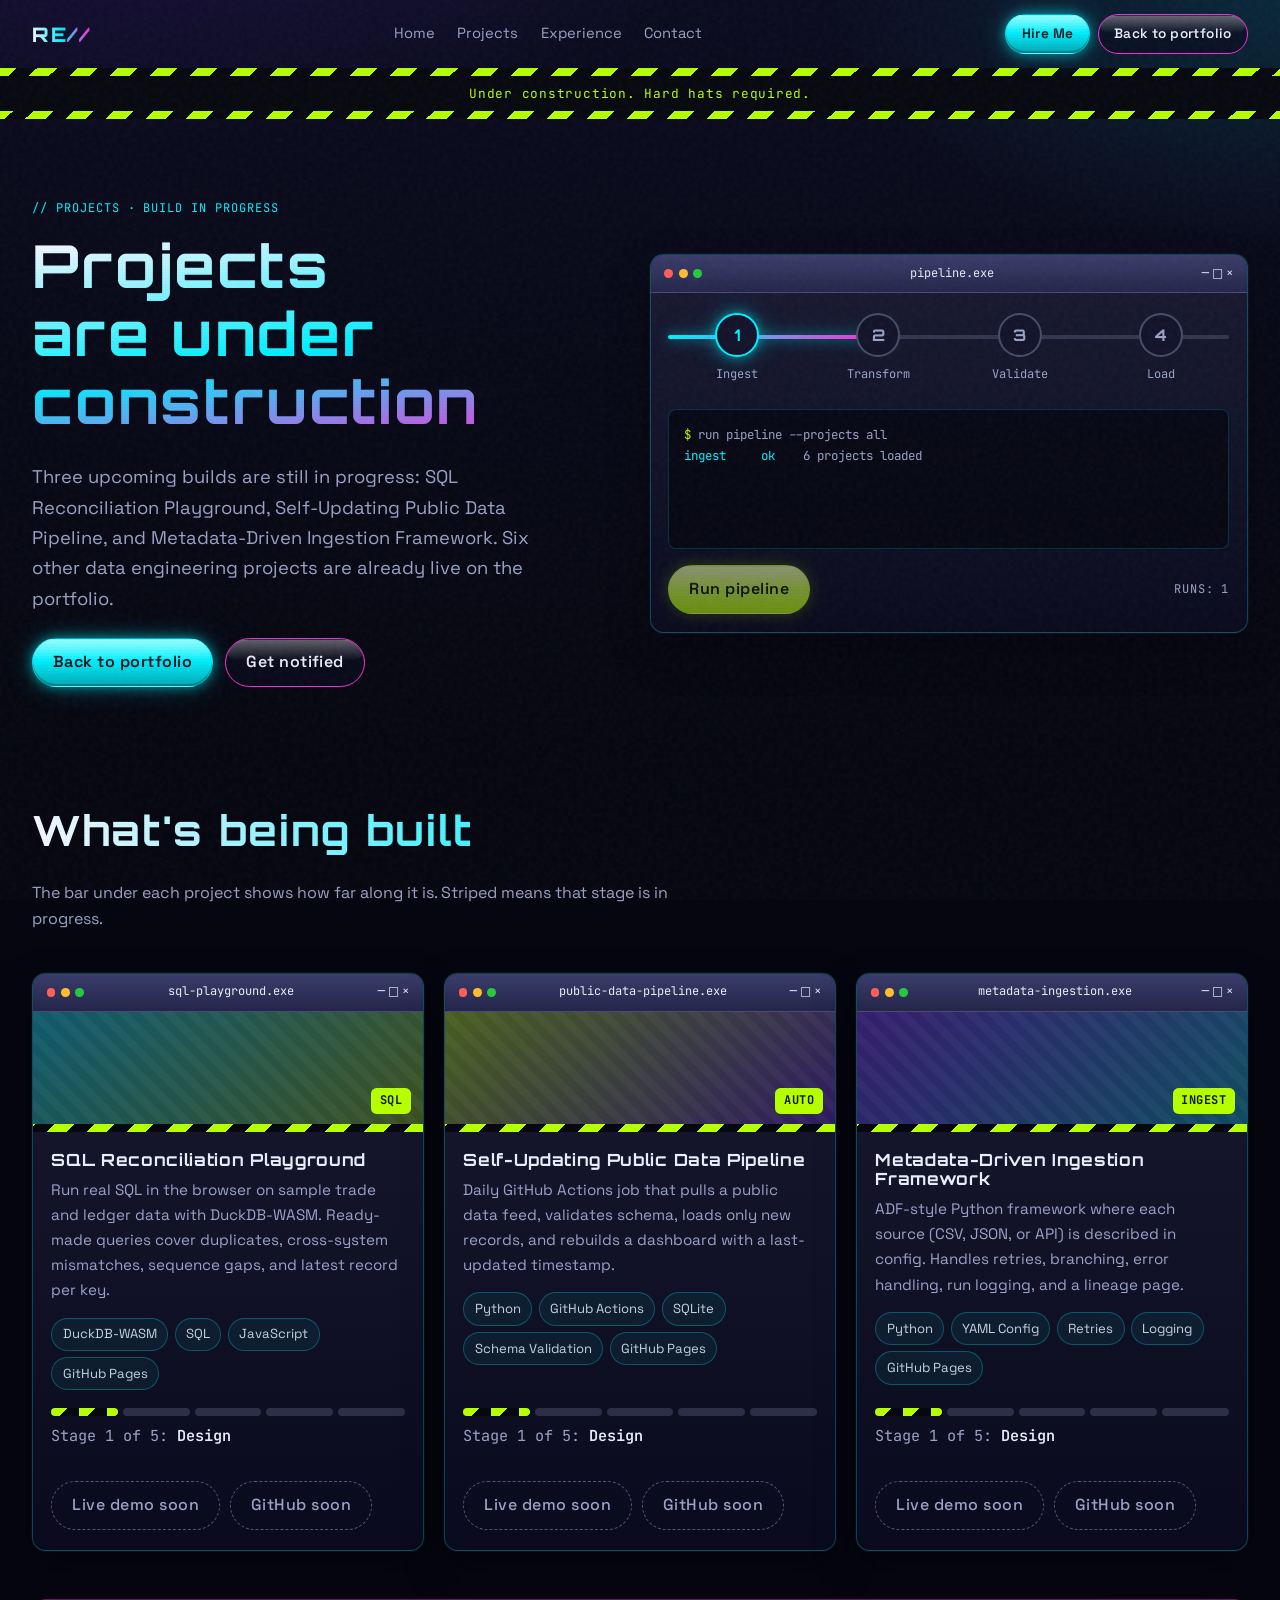
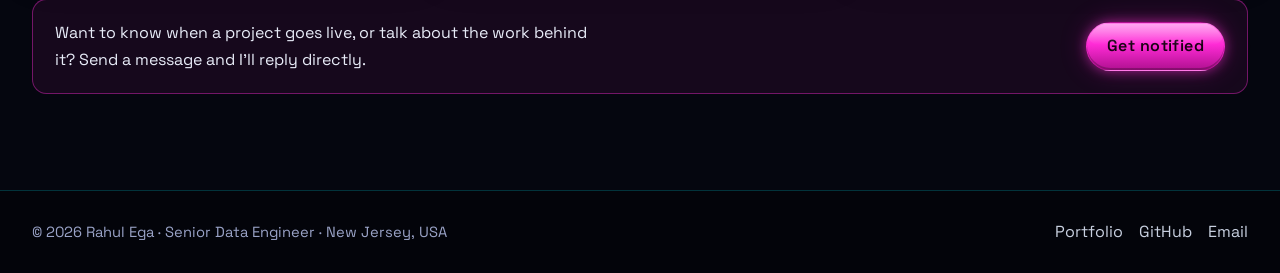
==== commit df2bf280: "Fix project cards to 9 unique builds with 3 upcoming Remove duplicate risk, align live cards with Gi" ====
--- a/under-construction.html
+++ b/under-construction.html
@@ -406,9 +406,10 @@
         <div class="uc-copy">
           <p class="mono micro uc-kicker">// projects · build in progress</p>
           <h1 class="uc-title" id="uc-title">Projects are under construction</h1>
-          <p class="uc-lead">
-            I'm building six data engineering projects from scratch: streaming, batch, warehouse,
-            orchestration, lakehouse, and migration. Each one will ship with a live demo and its code on GitHub.
+<p class="uc-lead">
+            Three upcoming builds are still in progress: SQL Reconciliation Playground,
+            Self-Updating Public Data Pipeline, and Metadata-Driven Ingestion Framework.
+            Six other data engineering projects are already live on the portfolio.
           </p>
           <div class="uc-cta">
             <a class="btn btn-pill btn-cyan" href="index.html">Back to portfolio</a>
@@ -487,60 +488,33 @@
        * ==================================================================== */
       var STAGE_NAMES = ["Design", "Scaffold", "Build", "Test", "Ship"];
 
-      var PROJECTS = [
+var PROJECTS = [
         {
-          id: "streaming-pipeline",
-          title: "Real-Time Event Streaming Pipeline",
-          description: "Kafka and Spark Structured Streaming pipeline that ingests high-volume events, applies windowed aggregations, and lands curated data in Delta Lake.",
-          tech: ["Kafka", "Spark Streaming", "Delta Lake", "PySpark", "Docker"],
-          badge: "STREAM",
+          id: "sql-playground",
+          title: "SQL Reconciliation Playground",
+          description: "Run real SQL in the browser on sample trade and ledger data with DuckDB-WASM. Ready-made queries cover duplicates, cross-system mismatches, sequence gaps, and latest record per key.",
+          tech: ["DuckDB-WASM", "SQL", "JavaScript", "GitHub Pages"],
+          badge: "SQL",
           stage: 1,
-          gradient: "linear-gradient(135deg, rgba(0,240,255,.35), rgba(122,44,255,.3))"
+          gradient: "linear-gradient(135deg, rgba(0,240,255,.3), rgba(182,255,0,.25))"
         },
         {
-          id: "batch-etl",
-          title: "PySpark Batch ETL Framework",
-          description: "Medallion-style pipeline that ingests, dedupes, and normalizes market data into partitioned Parquet layers, with SQL reconciliation between each layer.",
-          tech: ["PySpark", "Parquet", "Python", "SQL", "Postgres"],
-          badge: "BATCH",
+          id: "public-data-pipeline",
+          title: "Self-Updating Public Data Pipeline",
+          description: "Daily GitHub Actions job that pulls a public data feed, validates schema, loads only new records, and rebuilds a dashboard with a last-updated timestamp.",
+          tech: ["Python", "GitHub Actions", "SQLite", "Schema Validation", "GitHub Pages"],
+          badge: "AUTO",
           stage: 1,
-          gradient: "linear-gradient(135deg, rgba(255,43,214,.3), rgba(0,240,255,.25))"
+          gradient: "linear-gradient(135deg, rgba(182,255,0,.3), rgba(122,44,255,.25))"
         },
         {
-          id: "dbt-warehouse",
-          title: "dbt Analytics Warehouse",
-          description: "Dimensional models with incremental loads, data tests, and auto-generated docs and lineage for a trusted analytics warehouse.",
-          tech: ["dbt", "DuckDB", "SQL", "CI/CD", "GitHub Pages"],
-          badge: "WAREHOUSE",
+          id: "metadata-ingestion",
+          title: "Metadata-Driven Ingestion Framework",
+          description: "ADF-style Python framework where each source (CSV, JSON, or API) is described in config. Handles retries, branching, error handling, run logging, and a lineage page.",
+          tech: ["Python", "YAML Config", "Retries", "Logging", "GitHub Pages"],
+          badge: "INGEST",
           stage: 1,
-          gradient: "linear-gradient(135deg, rgba(182,255,0,.28), rgba(0,240,255,.22))"
-        },
-        {
-          id: "airflow-elt",
-          title: "Airflow ELT with Data Quality Gates",
-          description: "One DAG runs ingest, Spark transform, dbt, and quality checks with retries and failure alerts, and publishes an HTML data-quality report.",
-          tech: ["Airflow", "PySpark", "dbt", "Docker", "pytest"],
-          badge: "ORCH",
-          stage: 1,
-          gradient: "linear-gradient(135deg, rgba(122,44,255,.35), rgba(255,43,214,.22))"
-        },
-        {
-          id: "lakehouse-lab",
-          title: "Lakehouse and Spark Performance Lab",
-          description: "Benchmarks Parquet, Avro, ORC, and Delta, then measures how partitioning, broadcast joins, and compaction cut Spark runtimes.",
-          tech: ["Delta Lake", "Parquet", "Avro", "ORC", "Spark Tuning"],
-          badge: "LAKEHOUSE",
-          stage: 1,
-          gradient: "linear-gradient(135deg, rgba(0,240,255,.2), rgba(182,255,0,.28))"
-        },
-        {
-          id: "hive-migration",
-          title: "Hive-to-PySpark Migration and CI/CD",
-          description: "Rewrites HiveQL jobs as PySpark and validates source-to-target counts and key fields, shipped with Docker, Terraform, and GitHub Actions.",
-          tech: ["PySpark", "Hive", "ADLS (Azurite)", "Terraform", "CI/CD"],
-          badge: "MIGRATION",
-          stage: 1,
-          gradient: "linear-gradient(135deg, rgba(255,43,214,.28), rgba(122,44,255,.3))"
+          gradient: "linear-gradient(135deg, rgba(122,44,255,.3), rgba(0,240,255,.25))"
         }
       ];
 
--- a/css/style.css
+++ b/css/style.css
@@ -1095,6 +1095,41 @@
   border-radius: 0.35rem;
 }
 
+.project-status {
+  position: absolute;
+  top: 0.75rem;
+  left: 0.75rem;
+  z-index: 1;
+  font-family: var(--font-mono);
+  font-size: max(0.68rem, 11px);
+  letter-spacing: 0.08em;
+  text-transform: uppercase;
+  padding: 0.22rem 0.5rem;
+  border-radius: 999px;
+  border: 1px solid transparent;
+}
+
+.project-status--live {
+  color: #021018;
+  background: var(--cyan);
+  box-shadow: 0 0 12px rgba(0, 240, 255, 0.35);
+}
+
+.project-status--upcoming {
+  color: #1a1200;
+  background: var(--lime);
+  border-color: rgba(182, 255, 0, 0.55);
+  box-shadow: 0 0 12px rgba(182, 255, 0, 0.3);
+}
+
+.project-card.is-upcoming {
+  border-color: rgba(182, 255, 0, 0.28);
+}
+
+.project-card.is-upcoming .project-actions .btn {
+  opacity: 0.92;
+}
+
 .project-body {
   padding: 1rem 1.1rem 1.2rem;
   display: flex;
